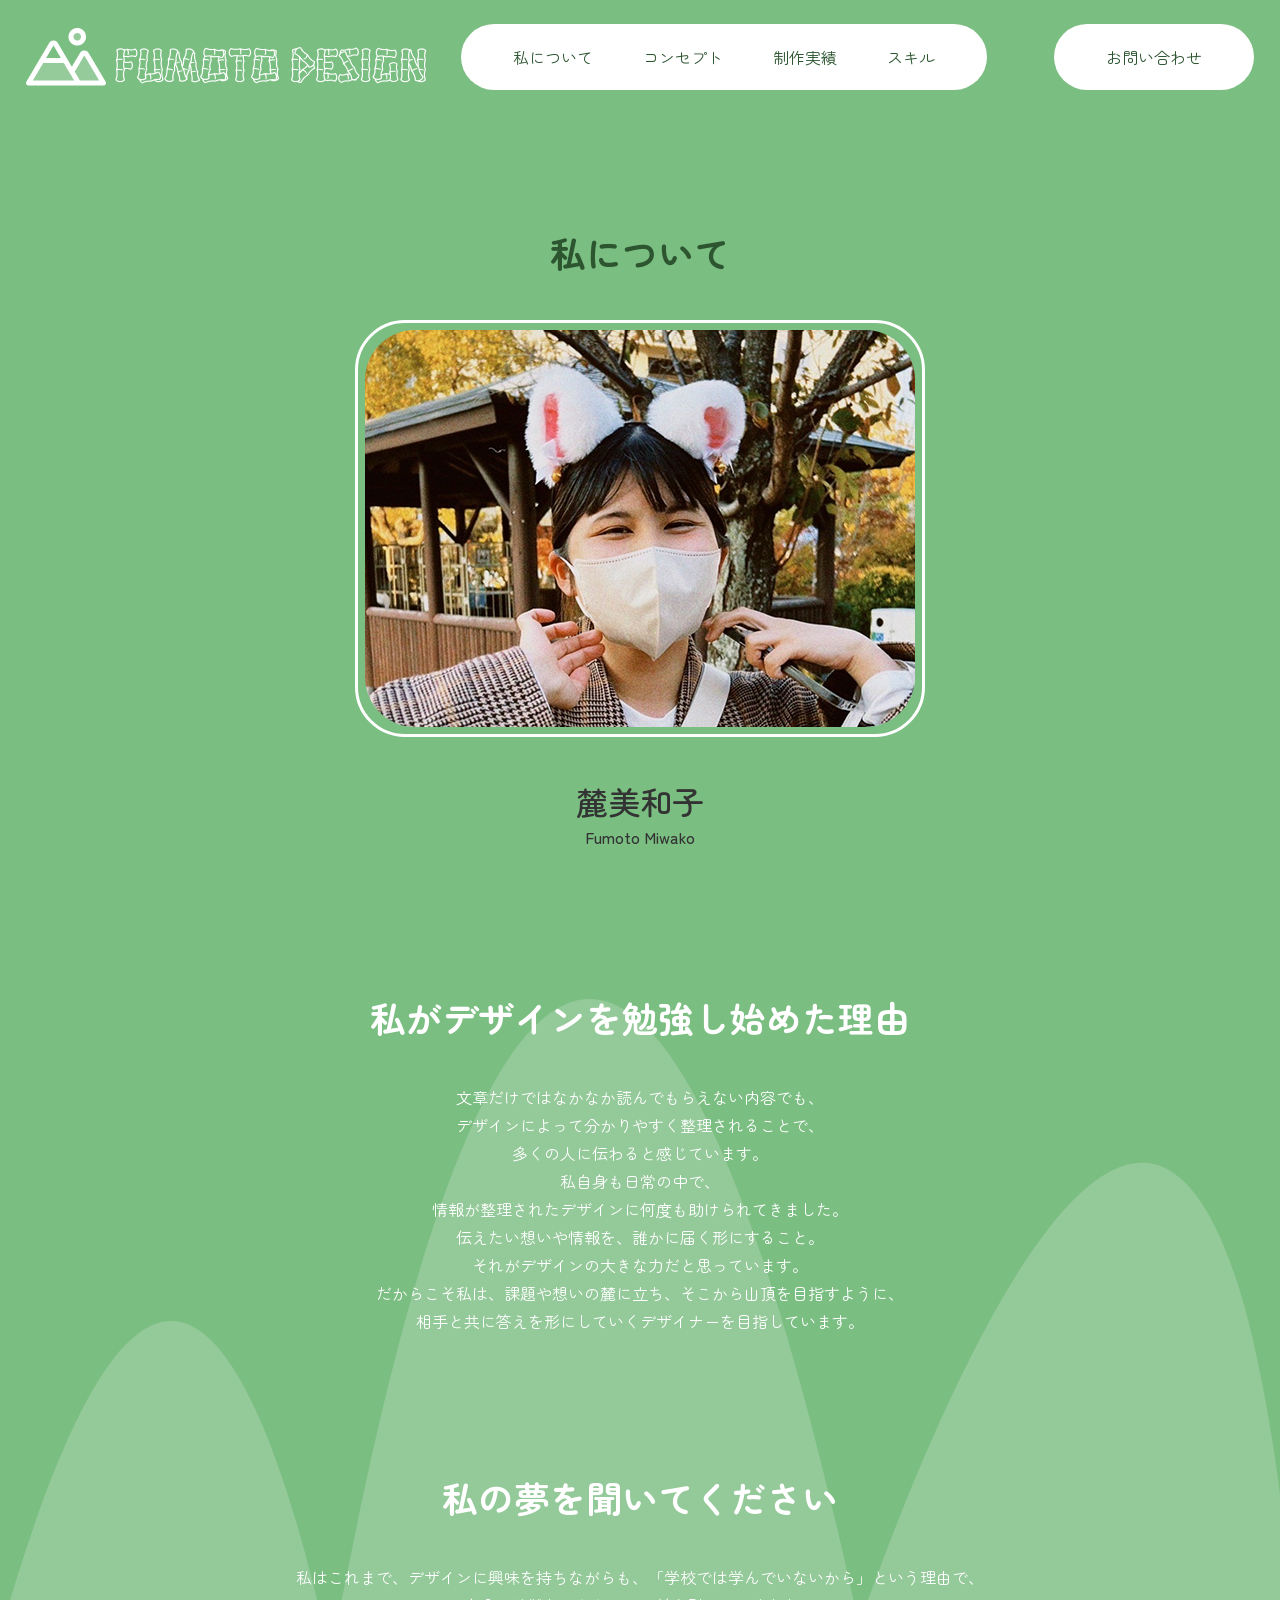
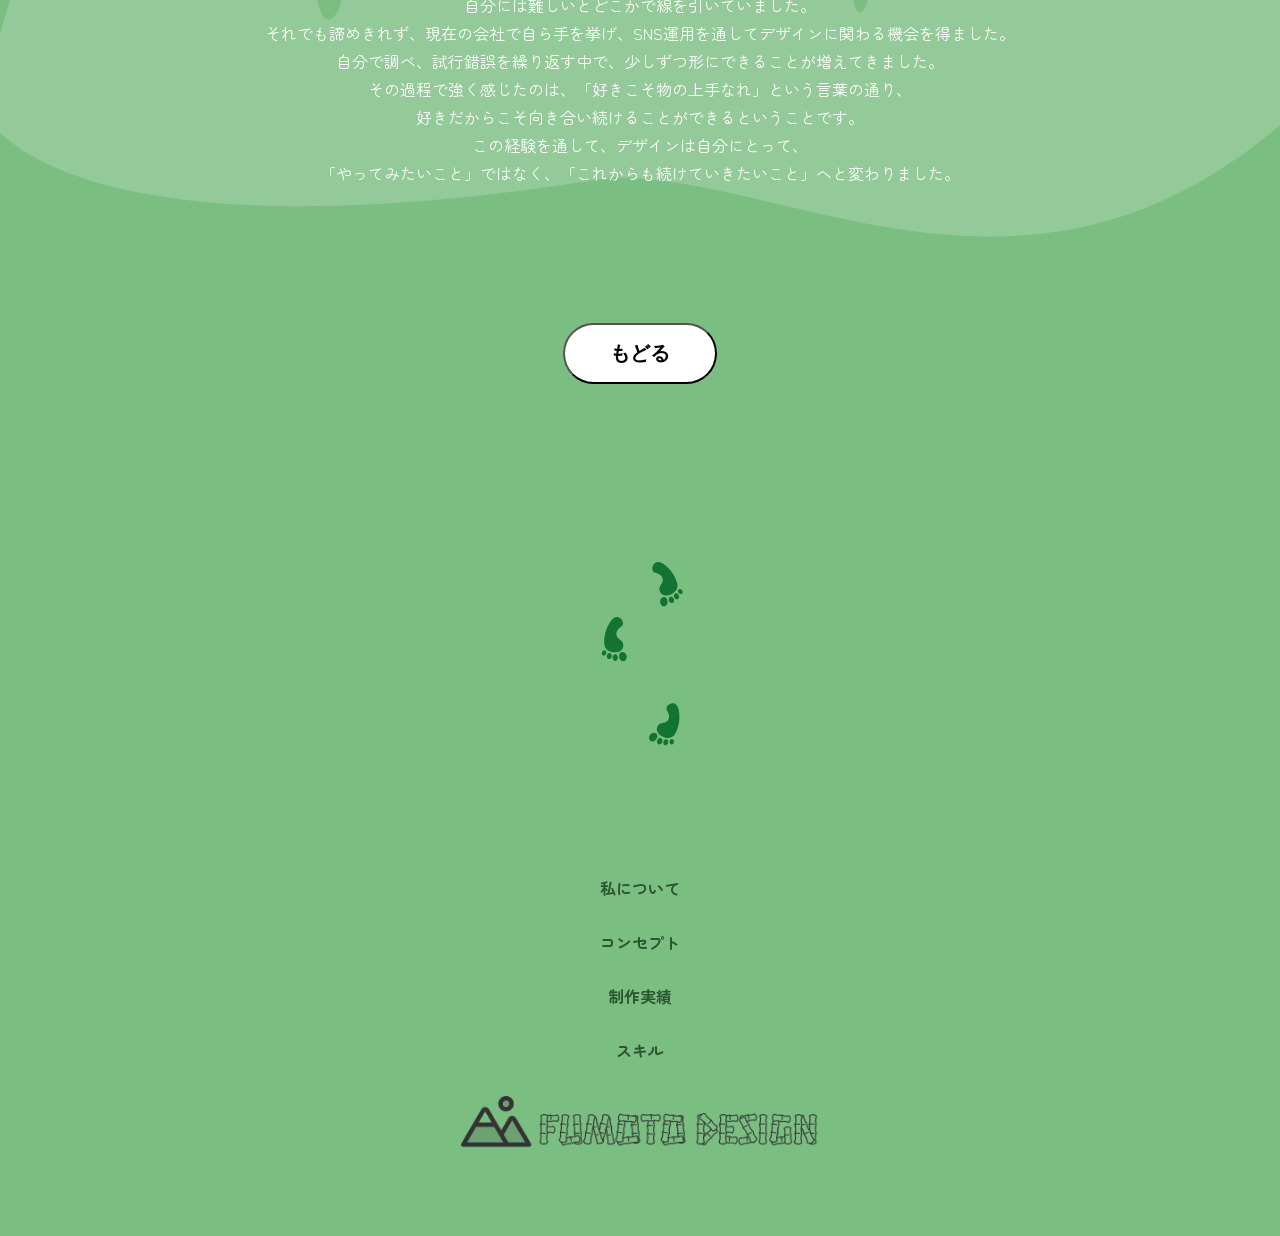
==== about.html @ e9e5a1c0 "5月4日ポートフォリオ遷移ページのアニメーション追加" ====
<!DOCTYPE html>
<html lang="ja">

<head>
    <meta charset="UTF-8">
    <meta name="viewport" content="width=device-width, initial-scale=1.0">
    <title>私について</title>
    <link rel="stylesheet" href="./css/reset.css">
    <link rel="stylesheet" href="./css/about.css">

    <link rel="preconnect" href="https://fonts.googleapis.com">
    <link rel="preconnect" href="https://fonts.gstatic.com" crossorigin>
    <link rel="preconnect" href="https://fonts.googleapis.com">
    <link rel="preconnect" href="https://fonts.gstatic.com" crossorigin>
    <link
        href="https://fonts.googleapis.com/css2?family=Alatsi&family=Diplomata+SC&family=Hanalei&family=Hind:wght@300;400;500;600;700&family=Noto+Sans+JP:wght@100..900&family=Zen+Maru+Gothic:wght@400;500;700&display=swap"
        rel="stylesheet">
    <script src="https://ajax.googleapis.com/ajax/libs/jquery/3.7.1/jquery.min.js"></script>
</head>

<body>
    <!-- ↓ここを追加（これがないとアニメーションが映る場所がありません） -->
    <div class="circle">
        <div class="animation-bg"></div>
    </div>
    <!-- ↑ここまで -->

    <header class="header_wrap">
        <img src="./image/logo.png" alt="ロゴ">
        <nav class="pc_nav">
            <ul>
                <li>私について</li>
                <li>コンセプト</li>
                <li>制作実績</li>
                <li>スキル</li>
            </ul>
        </nav>

        <div class="sp_btn">
            <span></span>
        </div>

        <nav class="sp_nav">
            <ul>
                <li>私について</li>
                <li>コンセプト</li>
                <li>制作実績</li>
                <li>スキル</li>
                <li>お問い合わせ</li>
            </ul>
        </nav>

        <p class="pc_p">お問い合わせ</p>
    </header>

    <section class="myprofile">
        <h2>私について</h2>
        <img src="./image/myphoto.png" alt="私の写真">
        <div class="myname">
            <p class="name">麓美和子</p>
            <p class="nameen">Fumoto Miwako</p>
        </div>
    </section>

    <section class="reason">
        <h3>私がデザインを<br class="sp_br">勉強し始めた理由</h3>
        <div class="horizontal-bar"></div>
        <p>文章だけではなかなか<br class="sp_br">読んでもらえない内容でも、<br>
            デザインによって<br class="sp_br">分かりやすく整理されることで、<br>
            多くの人に伝わると感じています。<br>
            私自身も日常の中で、<br>
            情報が整理されたデザインに<br class="sp_br">何度も助けられてきました。<br>
            伝えたい想いや情報を、<br class="sp_br">誰かに届く形にすること。<br>
            それがデザインの大きな力だと<br class="sp_br">思っています。<br>
            だからこそ私は、<br class="sp_br">課題や想いの麓に立ち、<br class="sp_br">そこから山頂を目指すように、<br>
            相手と共に答えを形にしていく<br class="sp_br">デザイナーを目指しています。
        </p>
        <img src="./image/backmountain.svg" alt="背景の山" class="about_pc">
        <img src="./image/about_sp1.svg" alt="スマホ版の山１" class="about_sp1">
    </section>

    <section class="mydream">
        <h3>私の夢を聞いてください</h3>
        <div class="horizontal-bar"></div>
        <p>私はこれまで、<br class="sp_br">デザインに興味を持ちながらも、<br class="sp_br">「学校では学んでいないから」<br class="sp_br">という理由で、<br>
            自分には難しいと<br class="sp_br">どこかで線を引いていました。<br>
            それでも諦めきれず、<br class="sp_br">現在の会社で自ら手を挙げ、<br class="sp_br">SNS運用を通してデザインに<br class="sp_br">関わる機会を得ました。<br>
            自分で調べ、<br class="sp_br">試行錯誤を繰り返す中で、<br class="sp_br">少しずつ形にできることが<br class="sp_br">増えてきました。<br>
            その過程で強く感じたのは、<br class="sp_br">「好きこそ物の上手なれ」<br class="sp_br">という言葉の通り、<br>
            好きだからこそ<br class="sp_br">向き合い続けることができる<br class="sp_br">ということです。<br>
            この経験を通して、<br class="sp_br">デザインは自分にとって、<br>
            「やってみたいこと」ではなく、<br class="sp_br">「これからも続けていきたいこと」<br class="sp_br">へと変わりました。
        </p>
        <img src="./image/about_sp2.svg" alt="スマホ版の山2" class="about_sp2">
    </section>

    <div class="removebutton">
        <button>
            もどる
        </button>
    </div>

    <div class="greenfootprints">
        <img src="./image/greenfootprints.svg" alt="緑の足跡">
    </div>

    <footer>
        <ul>
            <li>私について</li>
            <li>コンセプト</li>
            <li>制作実績</li>
            <li>スキル</li>
        </ul>
        <div class="logoblack">
            <img src="./image/logo-black.png" alt="黒いロゴ">
        </div>
    </footer>

    <script>
        $(function () {
            $(".sp_btn").on("click", function () {
                $(".sp_btn").toggleClass("open");
                $(".sp_nav").fadeToggle();
            });
        })
    </script>
</body>

</html>
---- css/about.css ----
@charset "utf-8";

body {
    background: #7BBE82;
}




/* 円が消えた後に、下のコンテンツを触れるようにするための設定 */
.circle {
    pointer-events: none;
}

.circle .animation-bg {
    background: #7BBE82;
    /* あなたのブランドカラーですね */
    position: fixed;
    z-index: 9999;
    /* 他のどの要素よりも上に表示させる */
    top: calc(50% - 1rem);
    left: calc(50% - 1rem);
    width: 2rem;
    height: 2rem;
    border-radius: 50%;

    /* アニメーションの指示 */
    animation-name: PageAnime-circle;
    animation-duration: 0.8s;
    animation-timing-function: ease-in-out;
    animation-fill-mode: forwards;
}

/* アニメーションの中身：巨大(100倍)から消失(0)へ */
@keyframes PageAnime-circle {
    0% {
        transform: scale(100);
        opacity: 1;
    }

    100% {
        transform: scale(0);
        opacity: 1;
    }
}







.header_wrap {
    display: flex;
    justify-content: space-between;
    align-items: center;
    padding: 24px 2% 0;
    width: 100%;
    box-sizing: border-box;
}

.header_wrap p,
.pc_nav {
    background: #ffffff;
    padding: 25px 52px;
    font-size: 16px;
    border-radius: 50px;
    cursor: pointer;
    color: #2c5530;
    font-family: "Zen Maru Gothic";
}


.pc_nav ul {
    list-style: none;
    display: flex;
    gap: 50px;
}

.pc_nav li {
    color: #2c5530;
    font-family: "Zen Maru Gothic";
}

/* スマホ版メニュー */
.sp_nav {
    position: absolute;
    top: 0;
    left: 0;
    width: 100%;
    height: 100vh;
    background: rgb(144, 190, 153);
    z-index: 1;
}

.sp_nav ul {
    height: 100%;
    display: flex;
    flex-direction: column;
    align-items: center;
    justify-content: center;
    gap: 48px;
}

.sp_nav li {
    color: #fff;
    font-size: 36px;
    font-family: "Zen Maru Gothic";
}

.sp_nav,
.pc_p .sp_btn {
    display: none;
}

@media screen and (max-width:1175px) {

    .pc_nav,
    .pc_p {
        display: none;
    }

    .sp_btn {
        display: block;
        height: 20px;
        cursor: pointer;
        position: absolute;
        top: 30px;
        right: 20px;
        z-index: 2;
    }

    .sp_btn span {
        display: block;
        width: 40.5px;
        height: 2px;
        background-color: #ffffff;
        position: relative;
        top: 10px;
    }

    .sp_btn span::before,
    .sp_btn span::after {
        content: "";
        display: block;
        width: 40.5px;
        height: 2px;
        background-color: #ffffff;
        position: absolute;
    }

    .sp_btn span::before {
        bottom: 10px;
    }

    .sp_btn span::after {
        top: 10px;
    }
}

h2 {
    color: #2c5530;
    font-family: "Zen Maru Gothic";
    font-size: 36px;
    margin-top: 144px;
    text-align: center;
}

section {
    text-align: center;
}

.myprofile img {
    margin-top: 50px;
    border: 3px solid #ffffff;
    border-radius: 50px;
    padding: 7px;
    width: 550px;
}

.myname {
    margin-top: 40px;
    margin-bottom: 150px;
}

.myname p {
    color: #333333;
    font-family: "Zen Maru Gothic";
    font-weight: 500;
    line-height: 1.5;
}

.name {
    font-size: 32px;
}

.nameen {
    font-size: 16px;
}

.reason h3,
.reason p {
    font-family: "Zen Maru Gothic";
    color: #ffffff;
}

.reason h3 {
    font-size: 36px;
    margin-bottom: 48px;
}

.reason p {
    font-size: 16px;
    line-height: 1.75;
    margin-bottom: 144px;
}

.mydream h3,
.mydream p {
    font-family: "Zen Maru Gothic";
    color: #ffffff;
}

.mydream h3 {
    font-size: 36px;
    margin-bottom: 48px;
}

.mydream p {
    font-size: 16px;
    line-height: 1.75;
    margin-bottom: 136px;
}

.reason {
    position: relative;
}

.about_pc {
    position: absolute;
    top: 0;
    left: 0;
    width: 120%;
    z-index: -1;
}

.removebutton button {
    background: #ffffff;
    padding: 15px 45px;
    font-size: 20px;
    border-radius: 50px;
    cursor: pointer;
    font-weight: 600;
    margin-bottom: 176px;
}

.removebutton {
    text-align: center;
}

.greenfootprints img {
    display: block;
    margin: 0 auto;
    margin-bottom: 128px;
}

footer ul {
    list-style: none;
}

footer ul li {
    font-family: "Zen Maru Gothic";
    font-weight: bold;
    color: #2C5530;
    font-size: 16px;
    margin-bottom: 38px;
    text-align: center;
}

.logoblack img {
    display: block;
    margin: 0 auto;
    width: 28%;
    margin-bottom: 87px;
}

/* ばつ用 */
.sp_btn.open span {
    background: transparent;
}

.sp_btn.open span::before {
    bottom: 0;
    transform: rotate(45deg);
}

.sp_btn.open span::after {
    top: 0;
    transform: rotate(135deg);
}

@media screen and (max-width:1175px) {

    .reason,
    .mydream {
        position: relative;
    }

    .about_sp1 {
        position: absolute;
        top: 100px;
        left: 0;
        width: 100%;
        height: 85%;
        z-index: -1;
    }

    .about_sp2 {
        position: absolute;
        top: 70px;
        left: 0;
        width: 100%;
        height: 92%;
        z-index: -1;
    }

    .horizontal-bar {
        width: 290px;
        height: 1px;
        background: #ffffff;
        margin: 0 auto;
        position: relative;
    }

    /* 左側の丸 */
    .horizontal-bar::before {
        content: "";
        position: absolute;
        left: 0;
        top: 50%;
        width: 10px;
        height: 10px;
        background: #ffffff;
        border-radius: 50%;
        transform: translate(-50%, -50%);
    }

    /* 右側の丸 */
    .horizontal-bar::after {
        content: "";
        position: absolute;
        right: 0;
        top: 50%;
        width: 10px;
        height: 10px;
        background: #ffffff;
        border-radius: 50%;
        transform: translate(50%, -50%);
    }

    .reason h3,
    .mydream h3 {
        margin-bottom: 5px;
    }

    .reason p,
    .mydream p {
        margin-top: 20px;
    }


    .myprofile img {
        width: 67%;
    }

    h2 {
        font-size: 24px;
    }

    .name {
        font-size: 24px;
    }

    .nameen {
        font-size: 14px;
    }

    .reason h3,
    .mydream h3 {
        font-size: 24px;
        font-weight: 300;
        line-height: 1.5;
    }

    .reason p,
    .mydream p {
        line-height: 2;
    }

    .about_pc {
        display: none;
    }
}

@media screen and (min-width:1175px) {

    .sp_br,
    .about_sp1,
    .about_sp2 {
        display: none;
    }
}

@media screen and (max-width:475px) {
    .header_wrap img {
        width: 80%;
    }
}
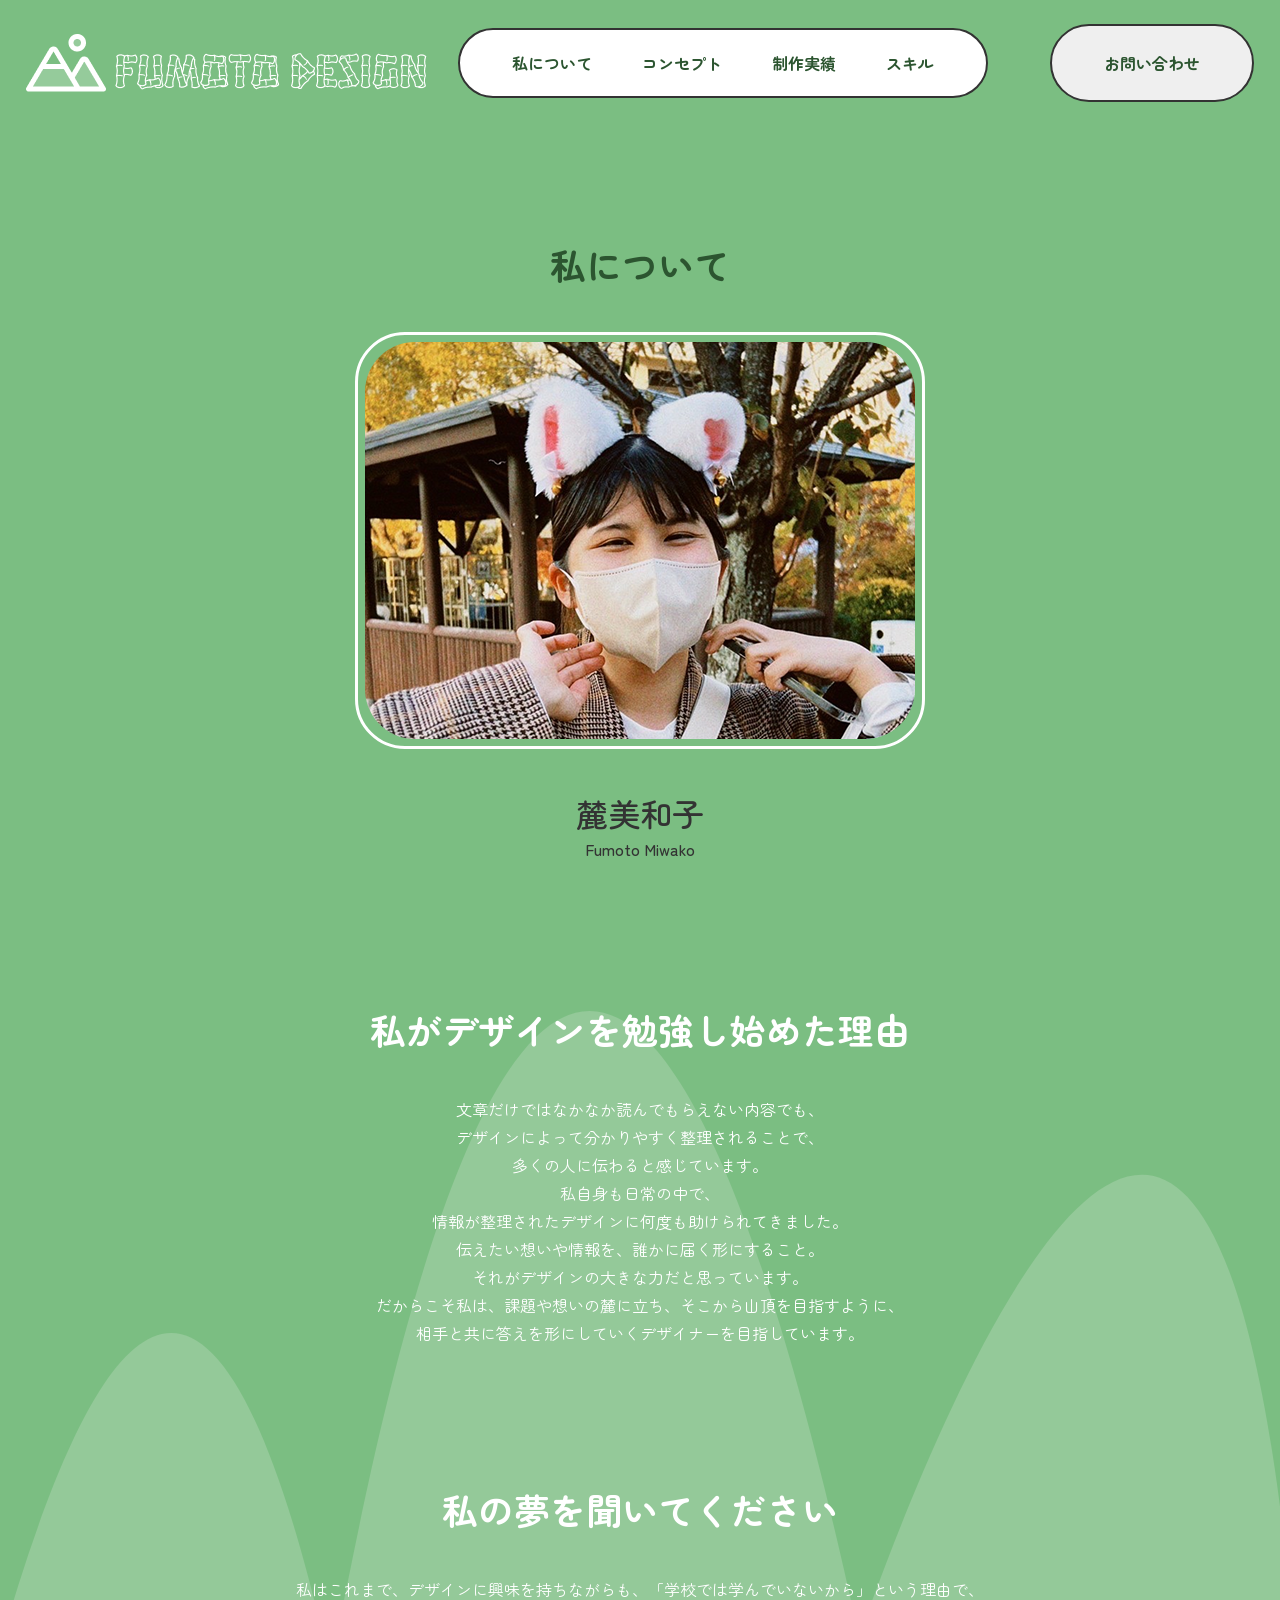
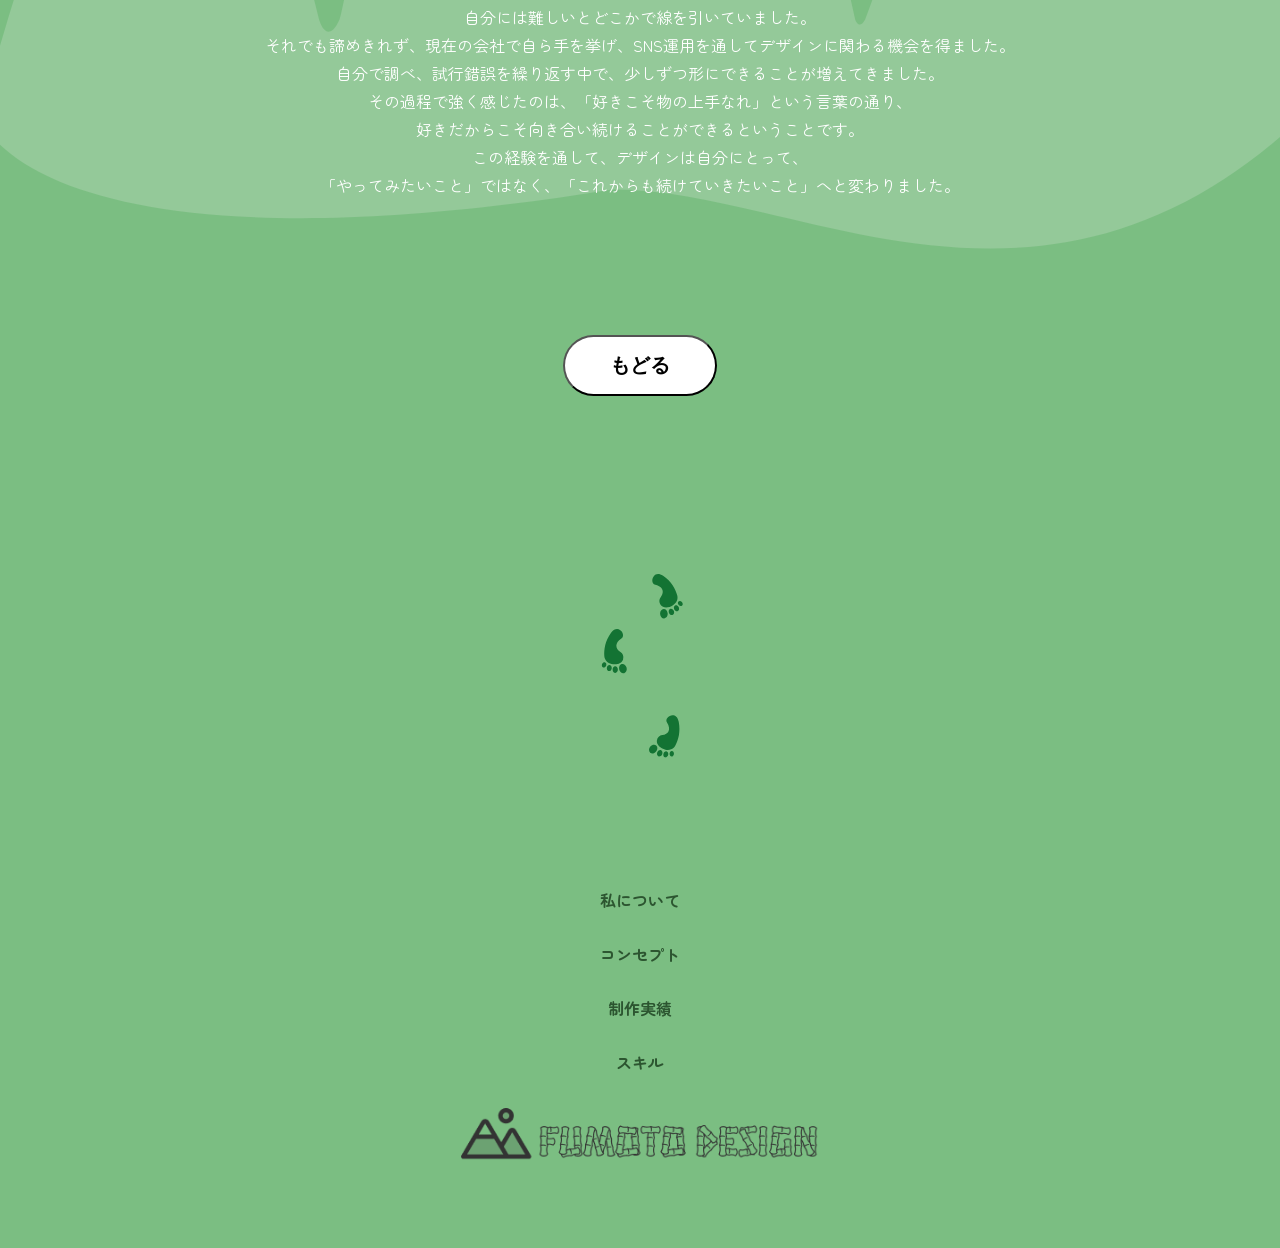
==== commit cdf16bb3: "5月7日ポートフォリオ ハンバーガーの裏側の修正" ====
--- a/about.html
+++ b/about.html
@@ -50,7 +50,7 @@
             </ul>
         </nav>
 
-        <p class="pc_p">お問い合わせ</p>
+        <button class="pc_p"><a href="contact.html"></a>お問い合わせ</button>
     </header>
 
     <section class="myprofile">
--- a/css/about.css
+++ b/css/about.css
@@ -68,6 +68,7 @@
     cursor: pointer;
     color: #2c5530;
     font-family: "Zen Maru Gothic";
+    border: 2px #333333 solid;
 }
 
 
@@ -77,9 +78,11 @@
     gap: 50px;
 }
 
-.pc_nav li {
+.pc_nav li,
+.pc_p {
     color: #2c5530;
     font-family: "Zen Maru Gothic";
+    font-weight: 700;
 }
 
 /* スマホ版メニュー */
@@ -113,6 +116,15 @@
     display: none;
 }
 
+.pc_p {
+    padding: 25px 52px;
+    border-radius: 50px;
+    font-size: 16px;
+    font-family: "Zen Maru Gothic";
+    cursor: pointer;
+    border: 2px #333333 solid;
+}
+
 @media screen and (max-width:1175px) {
 
     .pc_nav,
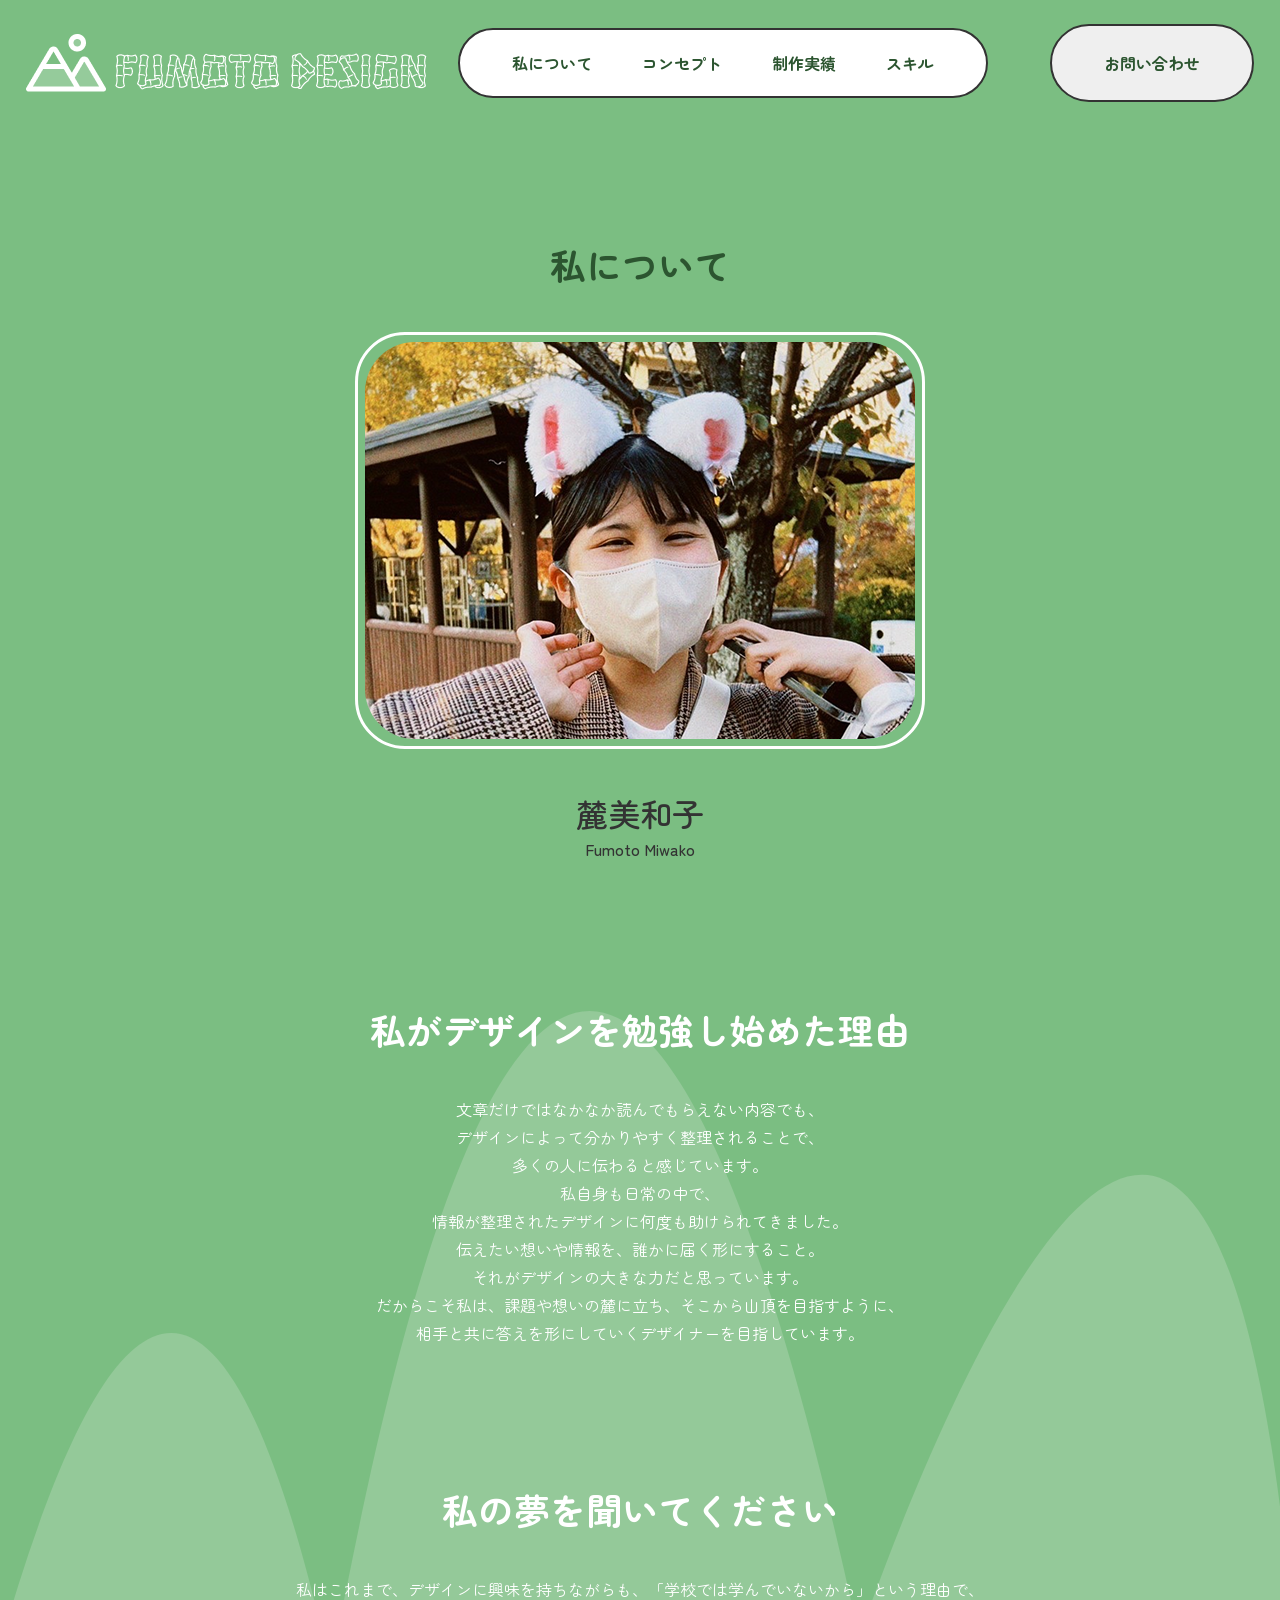
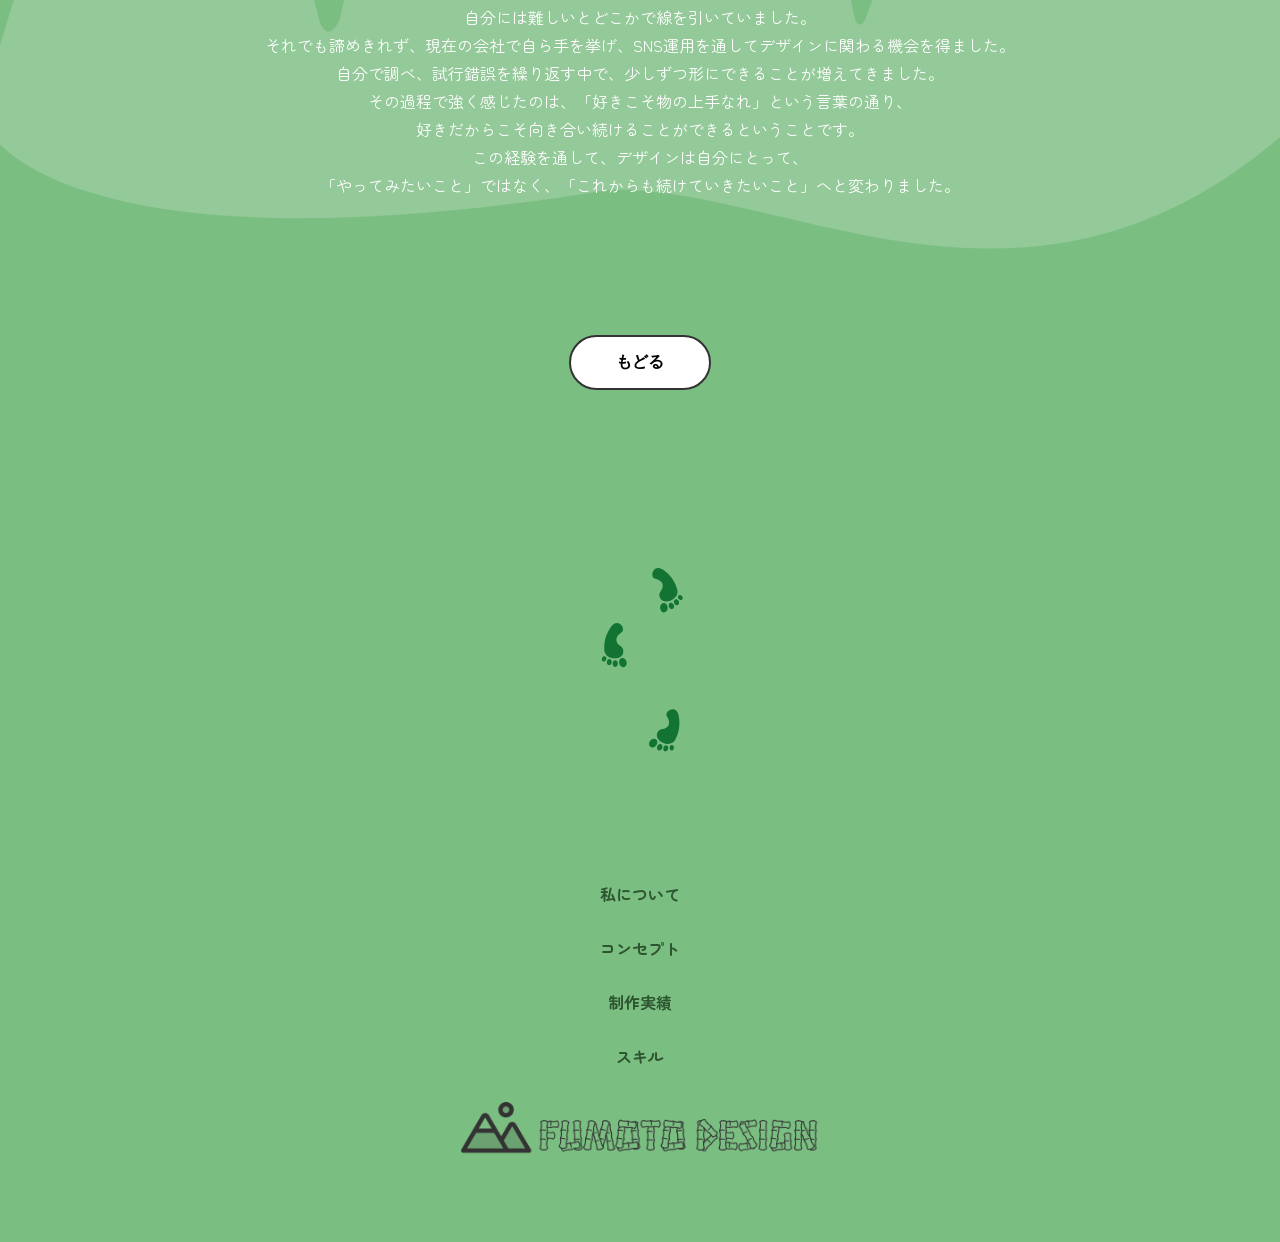
==== commit 70d67cf7: "戻るボタンの修正" ====
--- a/about.html
+++ b/about.html
@@ -26,13 +26,13 @@
     <!-- ↑ここまで -->
 
     <header class="header_wrap">
-        <img src="./image/logo.png" alt="ロゴ">
+        <a href="index.html"><img src="./image/logo.png" alt="ロゴ"></a>
         <nav class="pc_nav">
             <ul>
-                <li>私について</li>
-                <li>コンセプト</li>
-                <li>制作実績</li>
-                <li>スキル</li>
+                <li><a href="about.html">私について</a></li>
+                <li><a href="index.html">コンセプト</a></li>
+                <li><a href="production.html">制作実績</a></li>
+                <li><a href="index.html">スキル</a></li>
             </ul>
         </nav>
 
@@ -42,15 +42,15 @@
 
         <nav class="sp_nav">
             <ul>
-                <li>私について</li>
-                <li>コンセプト</li>
-                <li>制作実績</li>
-                <li>スキル</li>
-                <li>お問い合わせ</li>
+                <li><a href="about.html">私について</a></li>
+                <li><a href="#concept">コンセプト</a></li>
+                <li><a href="production.html">制作実績</a></li>
+                <li><a href="#skill">スキル</a></li>
+                <li><a href="contact.html">お問い合わせ</a></li>
             </ul>
         </nav>
 
-        <button class="pc_p"><a href="contact.html"></a>お問い合わせ</button>
+        <button class="pc_p"><a href="contact.html">お問い合わせ</a></button>
     </header>
 
     <section class="myprofile">
@@ -95,9 +95,9 @@
     </section>
 
     <div class="removebutton">
-        <button>
-            もどる
-        </button>
+        <a href="index.html"><button>
+                もどる
+            </button></a>
     </div>
 
     <div class="greenfootprints">
@@ -106,10 +106,10 @@
 
     <footer>
         <ul>
-            <li>私について</li>
-            <li>コンセプト</li>
-            <li>制作実績</li>
-            <li>スキル</li>
+            <li><a href="about.html">私について</a></li>
+            <li><a href="#concept">コンセプト</a></li>
+            <li><a href="production.html">制作実績</a></li>
+            <li><a href="#skill">スキル</a></li>
         </ul>
         <div class="logoblack">
             <img src="./image/logo-black.png" alt="黒いロゴ">
--- a/css/about.css
+++ b/css/about.css
@@ -1,10 +1,4 @@
 @charset "utf-8";
-
-body {
-    background: #7BBE82;
-}
-
-
 
 
 /* 円が消えた後に、下のコンテンツを触れるようにするための設定 */
@@ -46,6 +40,57 @@
 
 
 
+footer ul li:hover {
+    transform: scale(1.1);
+    transition: 0.3s;
+}
+
+
+
+
+
+
+body {
+    background: #7BBE82;
+}
+
+.pc_nav a {
+    /* 下準備：アニメーションを滑らかにするため */
+    background-image: linear-gradient(yellow, yellow);
+    background-repeat: no-repeat;
+    background-position: center left;
+    /* 線の開始位置 */
+    background-size: 0% 30%;
+    /* 最初は横幅0%、高さ40%（線の太さ） */
+    transition: background-size 0.3s;
+
+    display: inline;
+    /* インライン要素に適用 */
+    text-decoration: none;
+}
+
+.pc_nav a:hover {
+    cursor: pointer;
+    background-size: 100% 40%;
+}
+
+.pc_p:hover,
+.removebutton button:hover,
+.button2 button:hover,
+.more_p button:hover {
+    cursor: pointer;
+    background-color: #FFFCB8;
+}
+
+
+.header_wrap img {
+    transition: opacity 0.3s;
+}
+
+.header_wrap img:hover {
+    opacity: 0.7;
+}
+
 
 
 
@@ -108,6 +153,7 @@
 .sp_nav li {
     color: #fff;
     font-size: 36px;
+    font-weight: 500;
     font-family: "Zen Maru Gothic";
 }
 
@@ -259,10 +305,11 @@
 .removebutton button {
     background: #ffffff;
     padding: 15px 45px;
-    font-size: 20px;
+    font-size: 16px;
     border-radius: 50px;
     cursor: pointer;
-    font-weight: 600;
+    font-weight: 700;
+    border: 2px solid #333333;
     margin-bottom: 176px;
 }
 
@@ -287,6 +334,7 @@
     font-size: 16px;
     margin-bottom: 38px;
     text-align: center;
+    cursor: pointer;
 }
 
 .logoblack img {
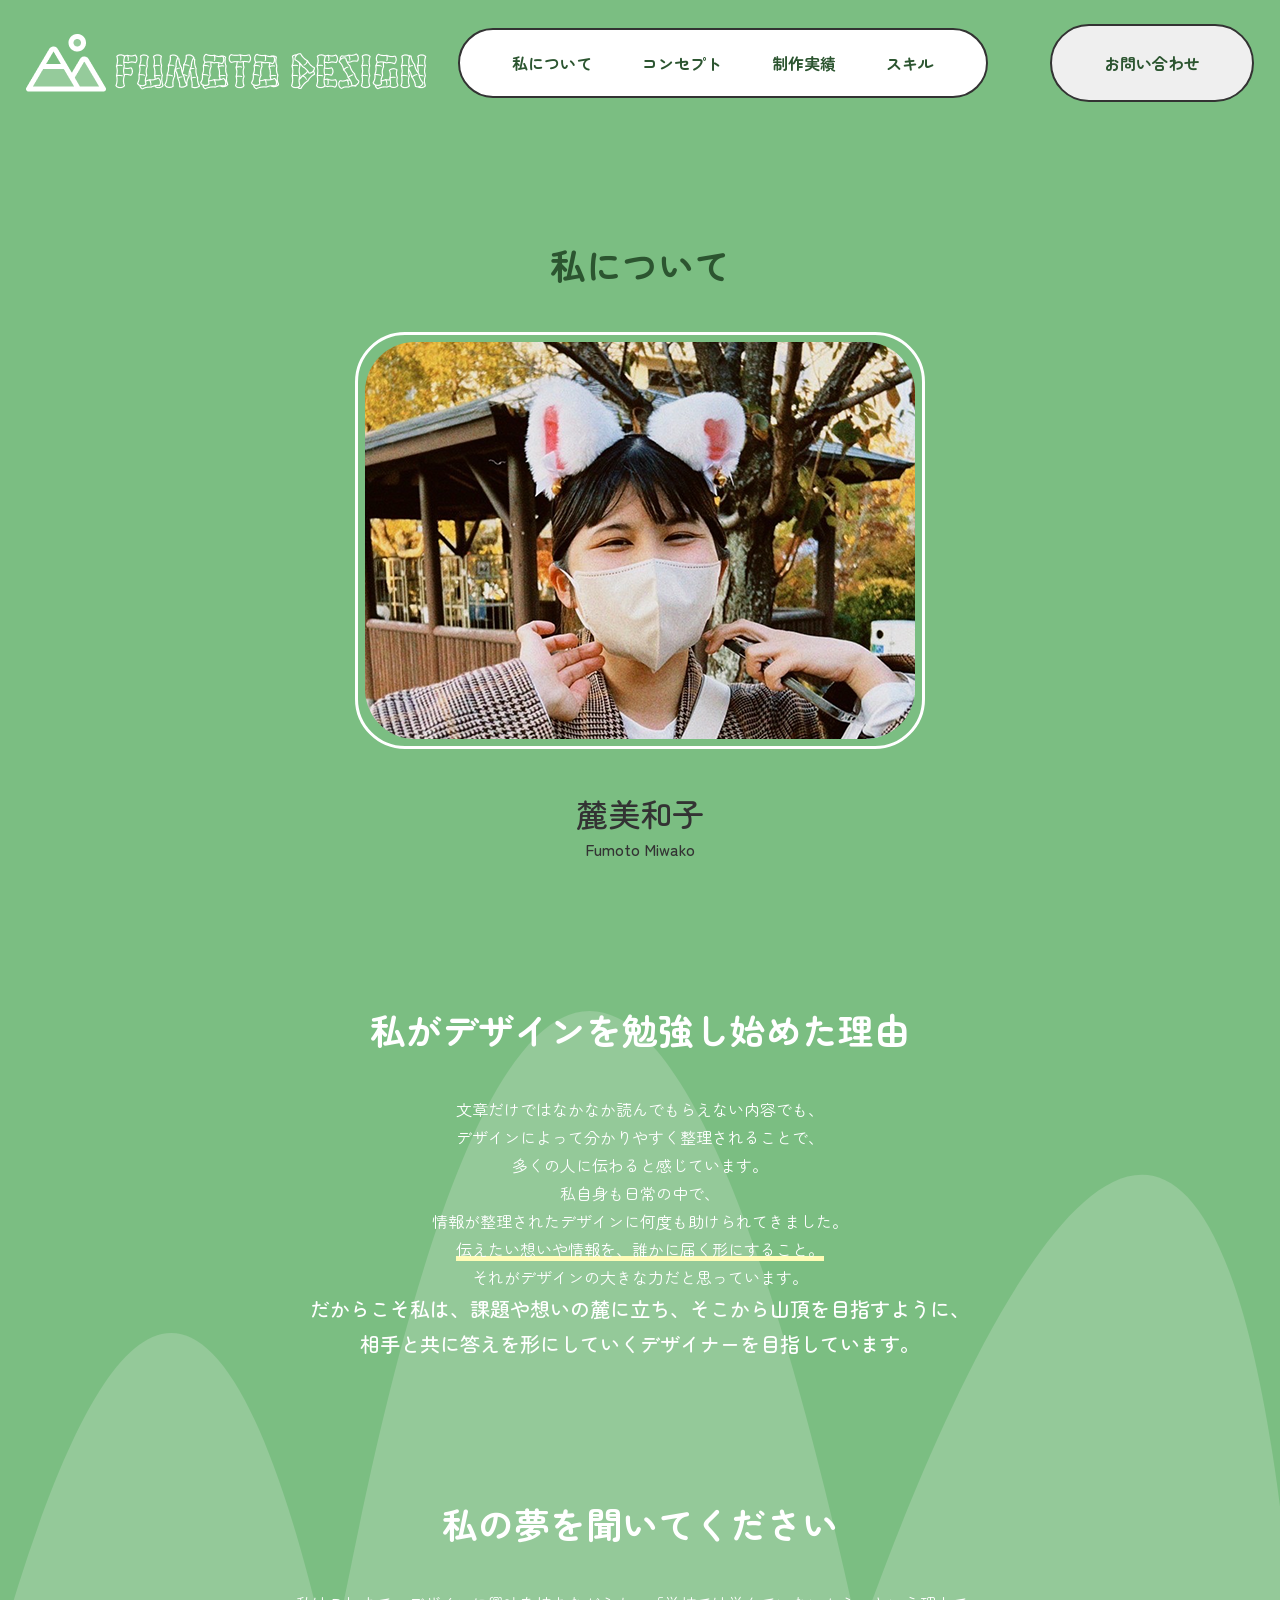
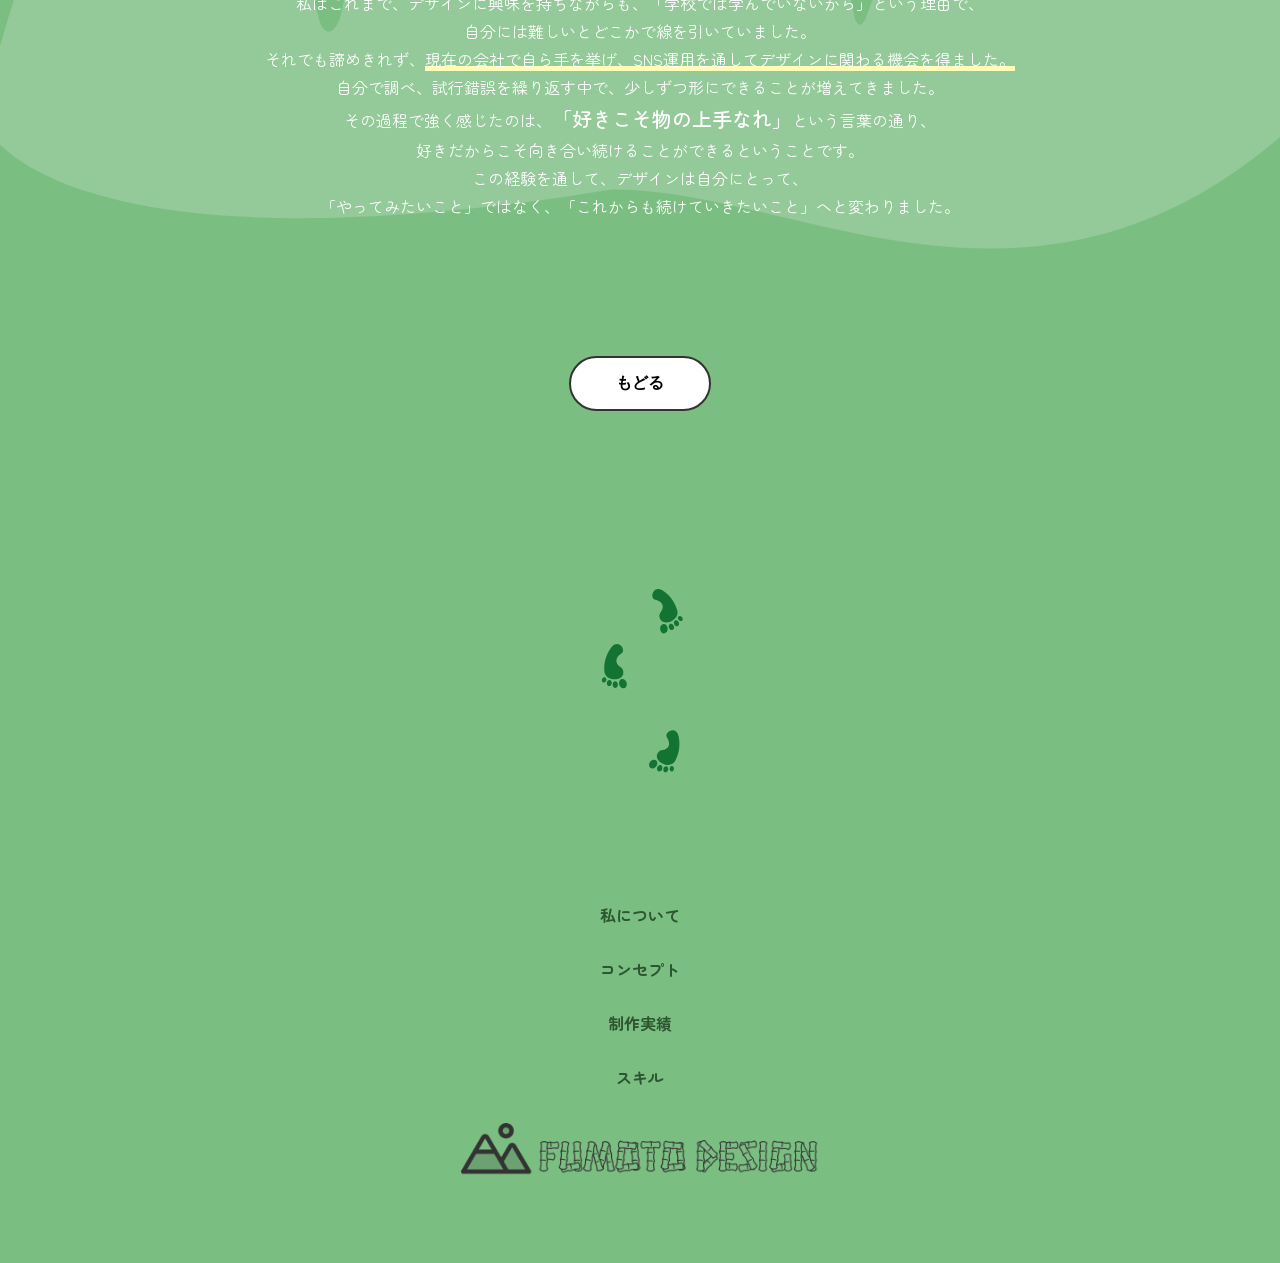
==== commit 4c82f91f: "文章の変更" ====
--- a/about.html
+++ b/about.html
@@ -70,10 +70,10 @@
             多くの人に伝わると感じています。<br>
             私自身も日常の中で、<br>
             情報が整理されたデザインに<br class="sp_br">何度も助けられてきました。<br>
-            伝えたい想いや情報を、<br class="sp_br">誰かに届く形にすること。<br>
+            <span class="marker">伝えたい想いや情報を、<br class="sp_br">誰かに届く形にすること。<br></span>
             それがデザインの大きな力だと<br class="sp_br">思っています。<br>
-            だからこそ私は、<br class="sp_br">課題や想いの麓に立ち、<br class="sp_br">そこから山頂を目指すように、<br>
-            相手と共に答えを形にしていく<br class="sp_br">デザイナーを目指しています。
+            <span class="text-red">だからこそ私は、<br class="sp_br">課題や想いの麓に立ち、<br class="sp_br">そこから山頂を目指すように、<br>
+                相手と共に答えを形にしていく<br class="sp_br">デザイナーを目指しています。</span>
         </p>
         <img src="./image/backmountain.svg" alt="背景の山" class="about_pc">
         <img src="./image/about_sp1.svg" alt="スマホ版の山１" class="about_sp1">
@@ -84,9 +84,10 @@
         <div class="horizontal-bar"></div>
         <p>私はこれまで、<br class="sp_br">デザインに興味を持ちながらも、<br class="sp_br">「学校では学んでいないから」<br class="sp_br">という理由で、<br>
             自分には難しいと<br class="sp_br">どこかで線を引いていました。<br>
-            それでも諦めきれず、<br class="sp_br">現在の会社で自ら手を挙げ、<br class="sp_br">SNS運用を通してデザインに<br class="sp_br">関わる機会を得ました。<br>
+            それでも諦めきれず、<br class="sp_br"><span class="marker">現在の会社で自ら手を挙げ、<br class="sp_br">SNS運用を通してデザインに<br
+                    class="sp_br">関わる機会を得ました。<br></span>
             自分で調べ、<br class="sp_br">試行錯誤を繰り返す中で、<br class="sp_br">少しずつ形にできることが<br class="sp_br">増えてきました。<br>
-            その過程で強く感じたのは、<br class="sp_br">「好きこそ物の上手なれ」<br class="sp_br">という言葉の通り、<br>
+            その過程で強く感じたのは、<br class="sp_br"><span class="text-red">「好きこそ物の上手なれ」</span><br class="sp_br">という言葉の通り、<br>
             好きだからこそ<br class="sp_br">向き合い続けることができる<br class="sp_br">ということです。<br>
             この経験を通して、<br class="sp_br">デザインは自分にとって、<br>
             「やってみたいこと」ではなく、<br class="sp_br">「これからも続けていきたいこと」<br class="sp_br">へと変わりました。
--- a/css/about.css
+++ b/css/about.css
@@ -45,7 +45,15 @@
     transition: 0.3s;
 }
 
-
+.marker {
+    /* 下半分(60%)に黄色を表示 */
+    background: linear-gradient(transparent 80%, #FFFCB8 80%);
+}
+
+.text-red {
+    font-size: 20px;
+    font-weight: 500;
+}
 
 
 
@@ -69,6 +77,7 @@
     text-decoration: none;
 }
 
+
 .pc_nav a:hover {
     cursor: pointer;
     background-size: 100% 40%;
@@ -79,6 +88,7 @@
 .button2 button:hover,
 .more_p button:hover {
     cursor: pointer;
+    border-color: #2C5530;
     background-color: #FFFCB8;
 }
 
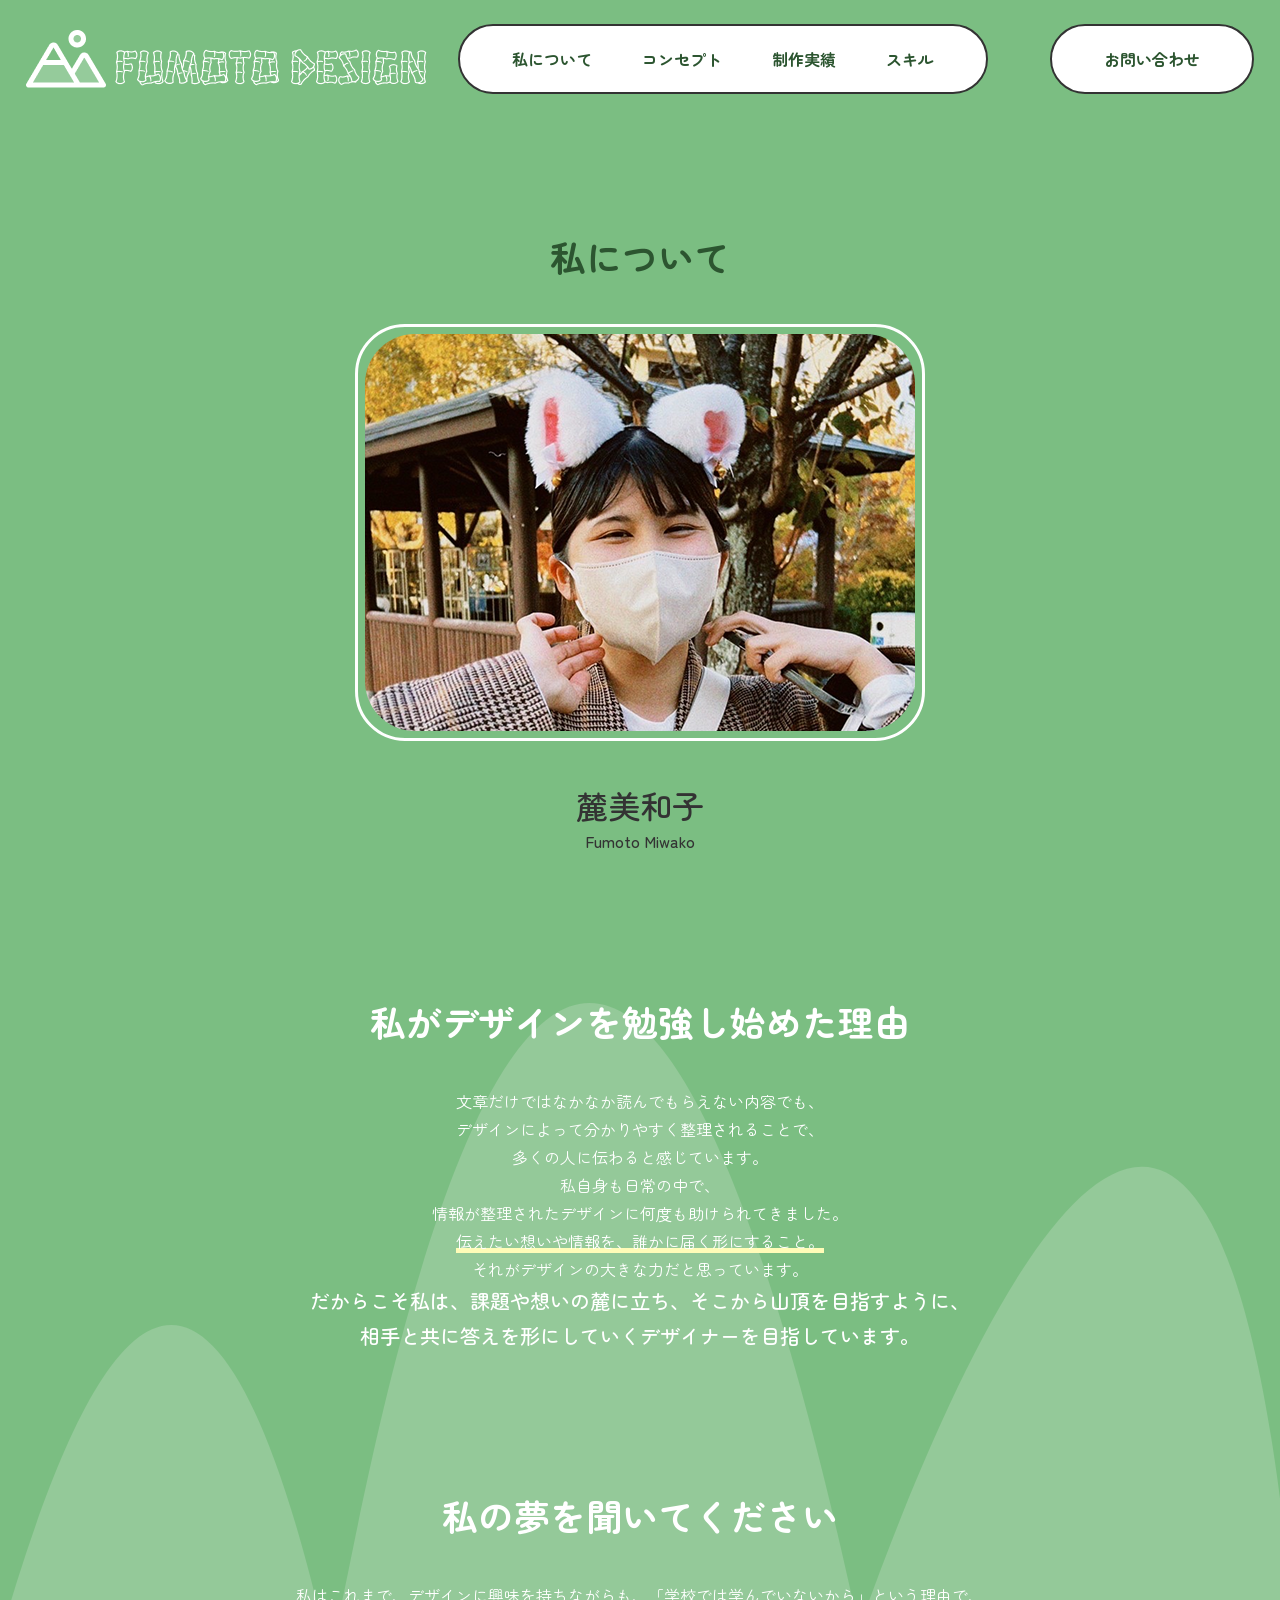
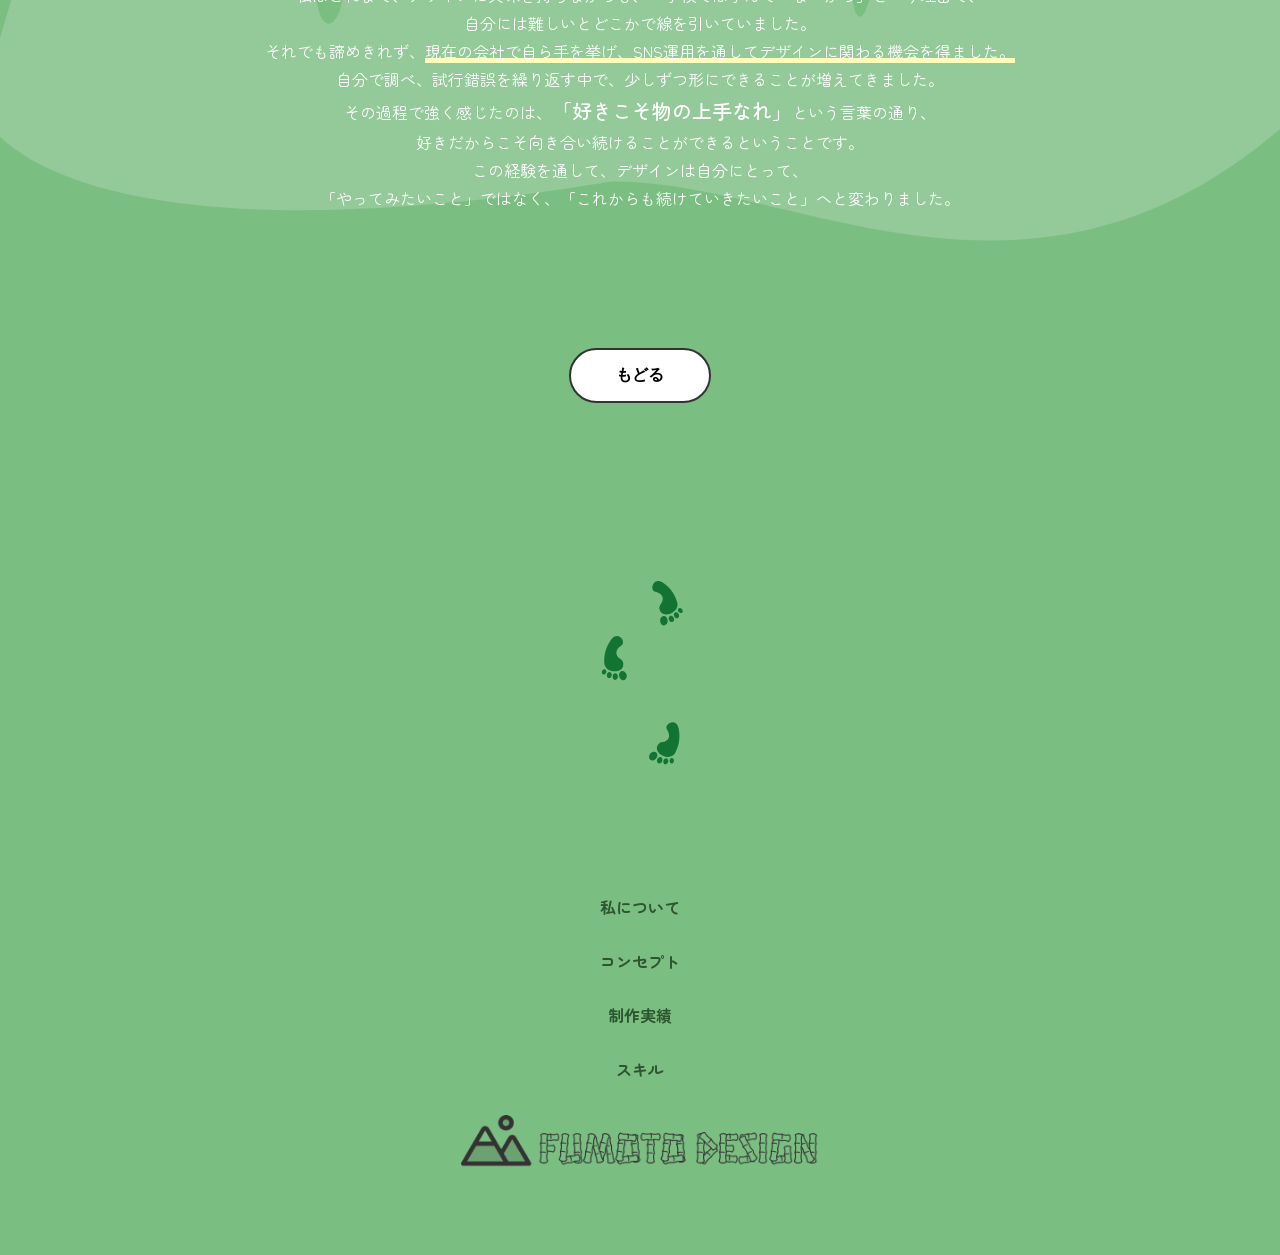
==== commit e01f73a4: "発表後の修正" ====
--- a/about.html
+++ b/about.html
@@ -50,7 +50,7 @@
             </ul>
         </nav>
 
-        <button class="pc_p"><a href="contact.html">お問い合わせ</a></button>
+        <nav class="pc_p"><a href="contact.html">お問い合わせ</a></nav>
     </header>
 
     <section class="myprofile">
--- a/css/about.css
+++ b/css/about.css
@@ -173,6 +173,7 @@
 }
 
 .pc_p {
+    background-color: #fff;
     padding: 25px 52px;
     border-radius: 50px;
     font-size: 16px;
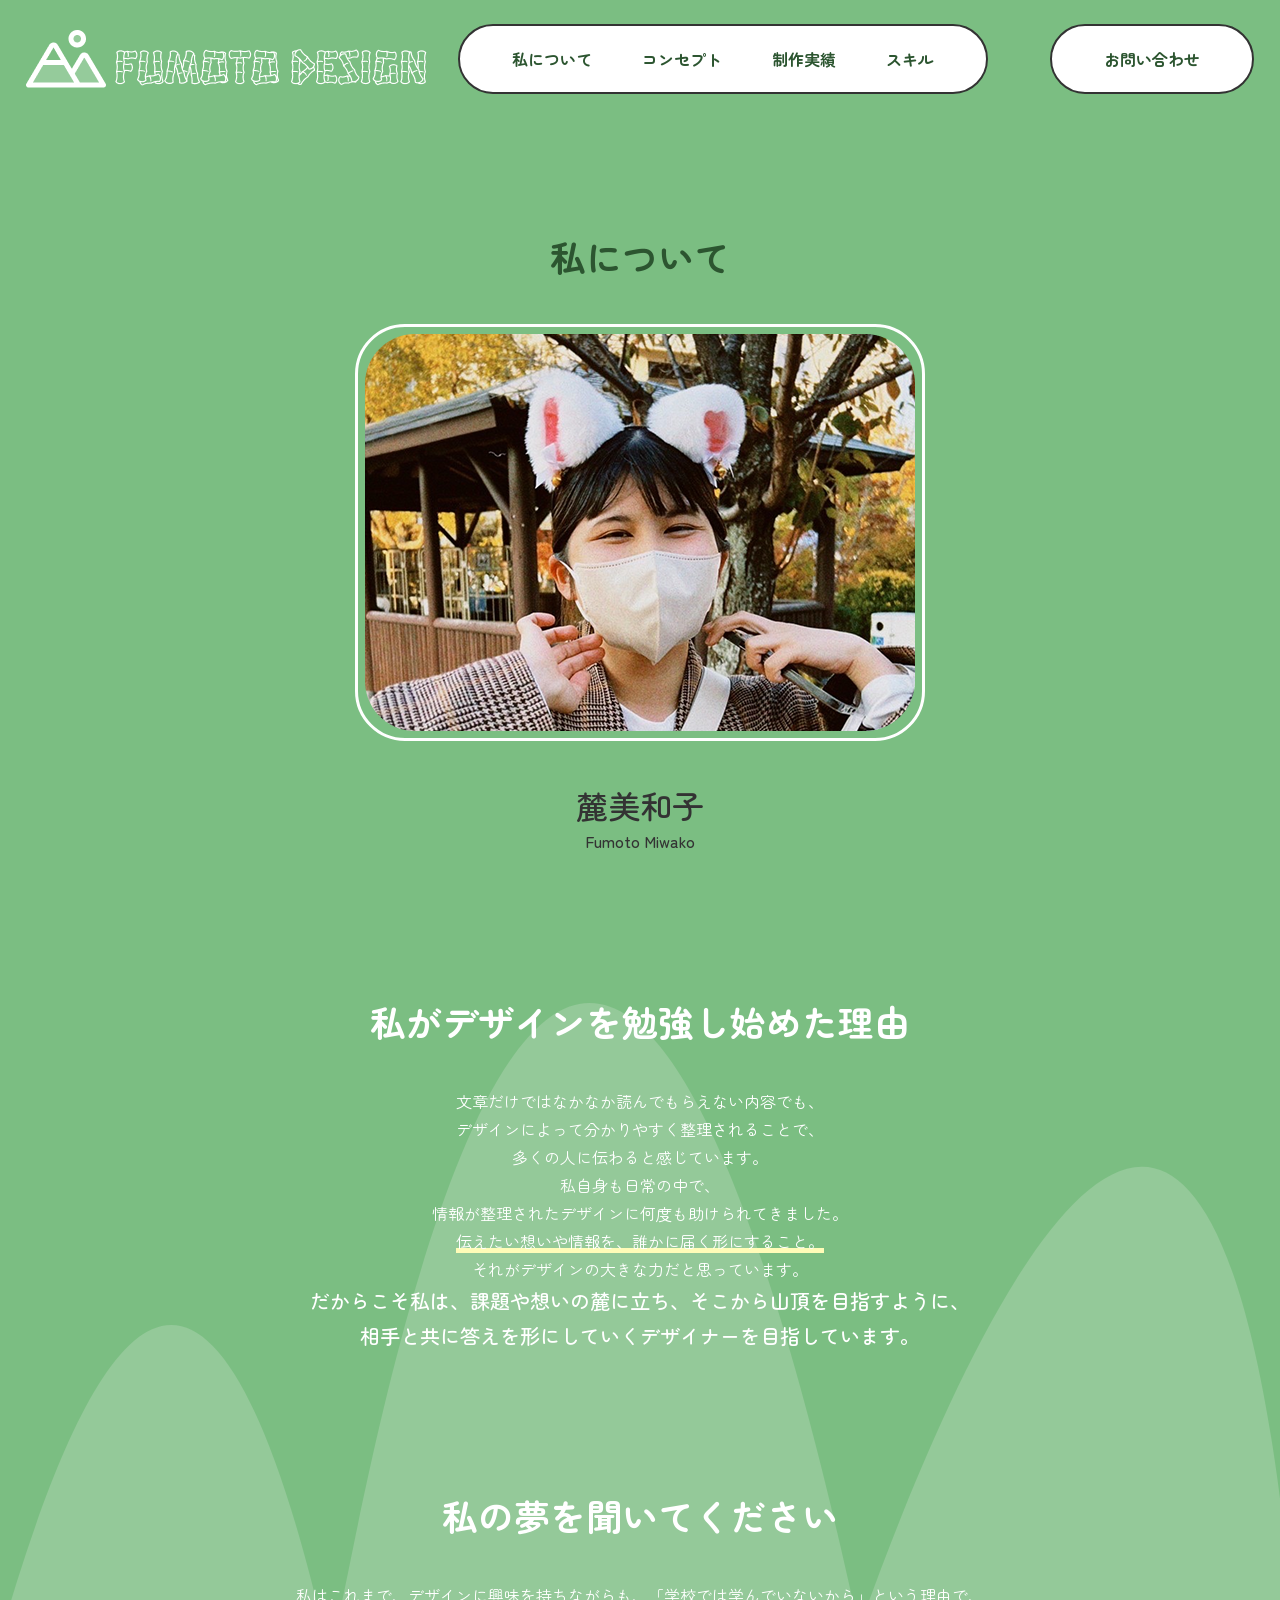
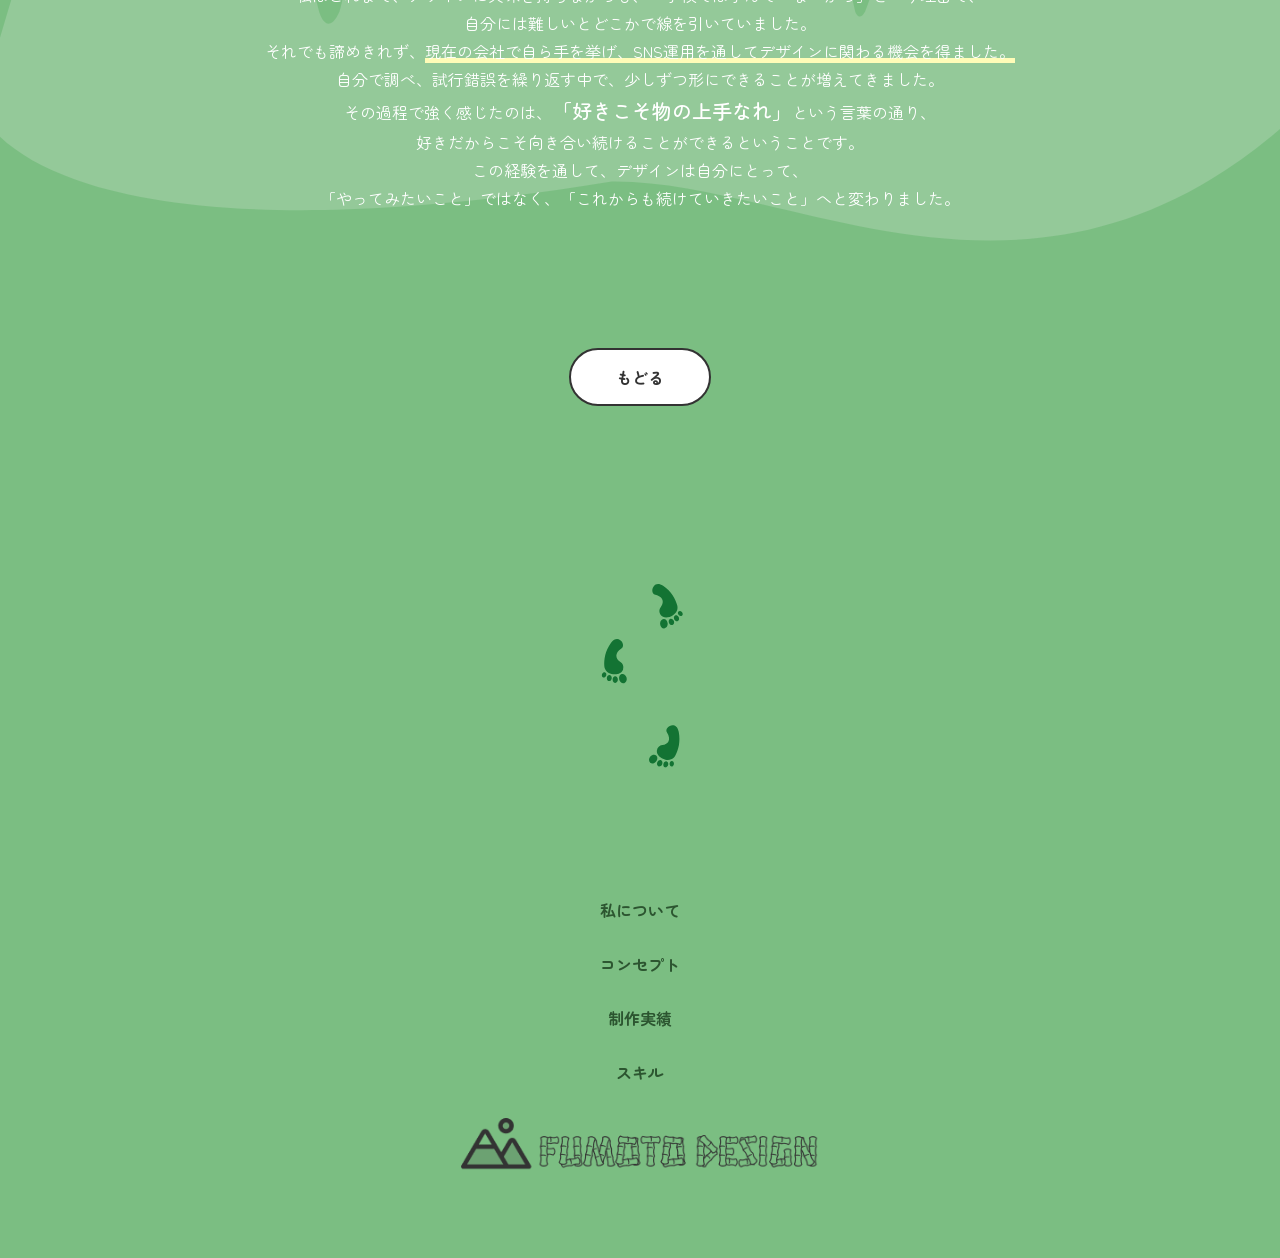
==== commit 12aea094: "リンクの変更" ====
--- a/about.html
+++ b/about.html
@@ -108,9 +108,9 @@
     <footer>
         <ul>
             <li><a href="about.html">私について</a></li>
-            <li><a href="#concept">コンセプト</a></li>
+            <li><a href="index.html">コンセプト</a></li>
             <li><a href="production.html">制作実績</a></li>
-            <li><a href="#skill">スキル</a></li>
+            <li><a href="index.html">スキル</a></li>
         </ul>
         <div class="logoblack">
             <img src="./image/logo-black.png" alt="黒いロゴ">
--- a/css/about.css
+++ b/css/about.css
@@ -315,6 +315,8 @@
 
 .removebutton button {
     background: #ffffff;
+    font-family: "Zen Maru Gothic";
+    color: #333333;
     padding: 15px 45px;
     font-size: 16px;
     border-radius: 50px;
